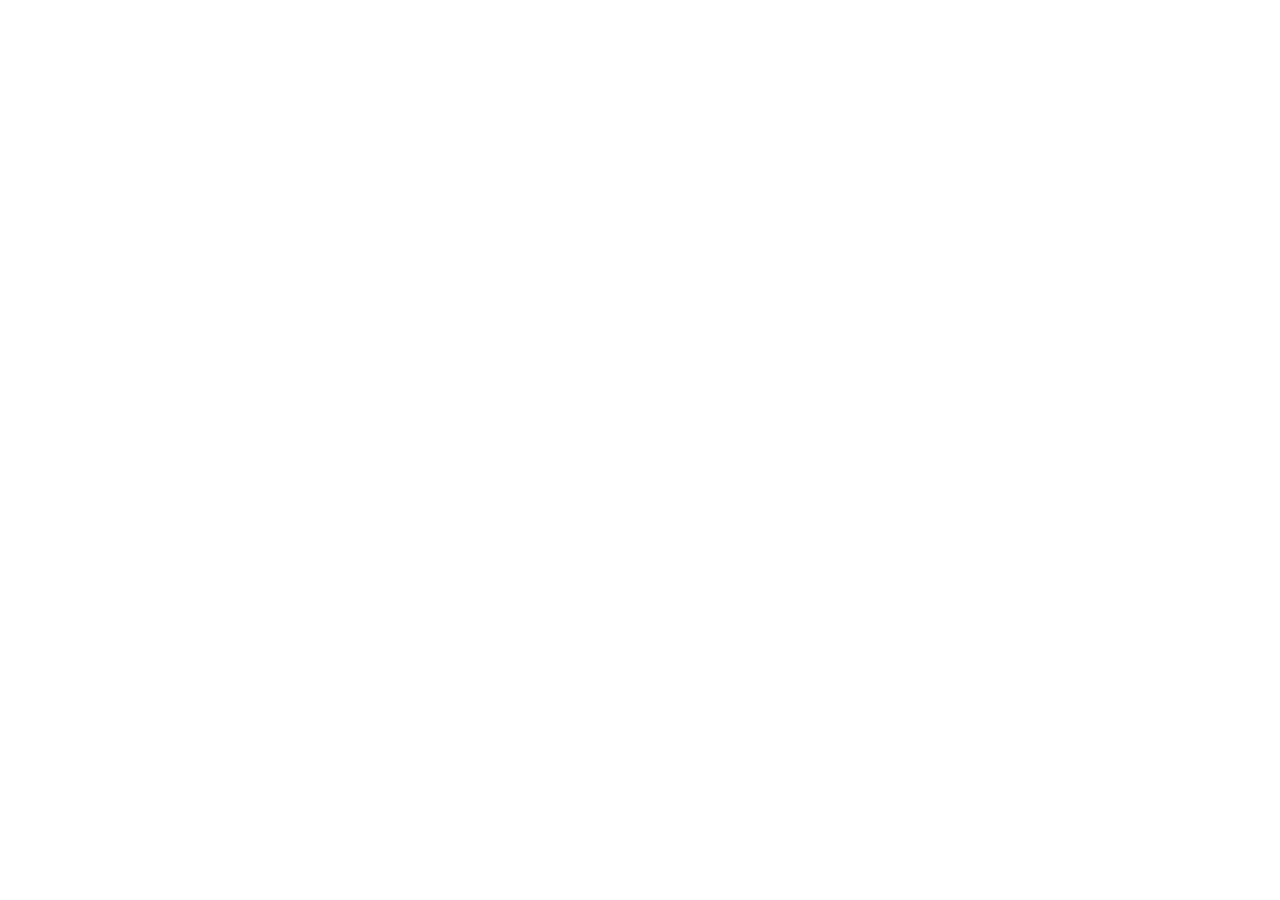
==== index.html @ 1ceddc7e "created html file,css file and javascript file." ====
<!DOCTYPE html>
<html lang="en">
<head>
    <meta charset="UTF-8">
    <meta name="viewport" content="width=device-width, initial-scale=1.0">
    <title>ATM CONSOLE</title>
</head>
<body>
    
</body>
</html>
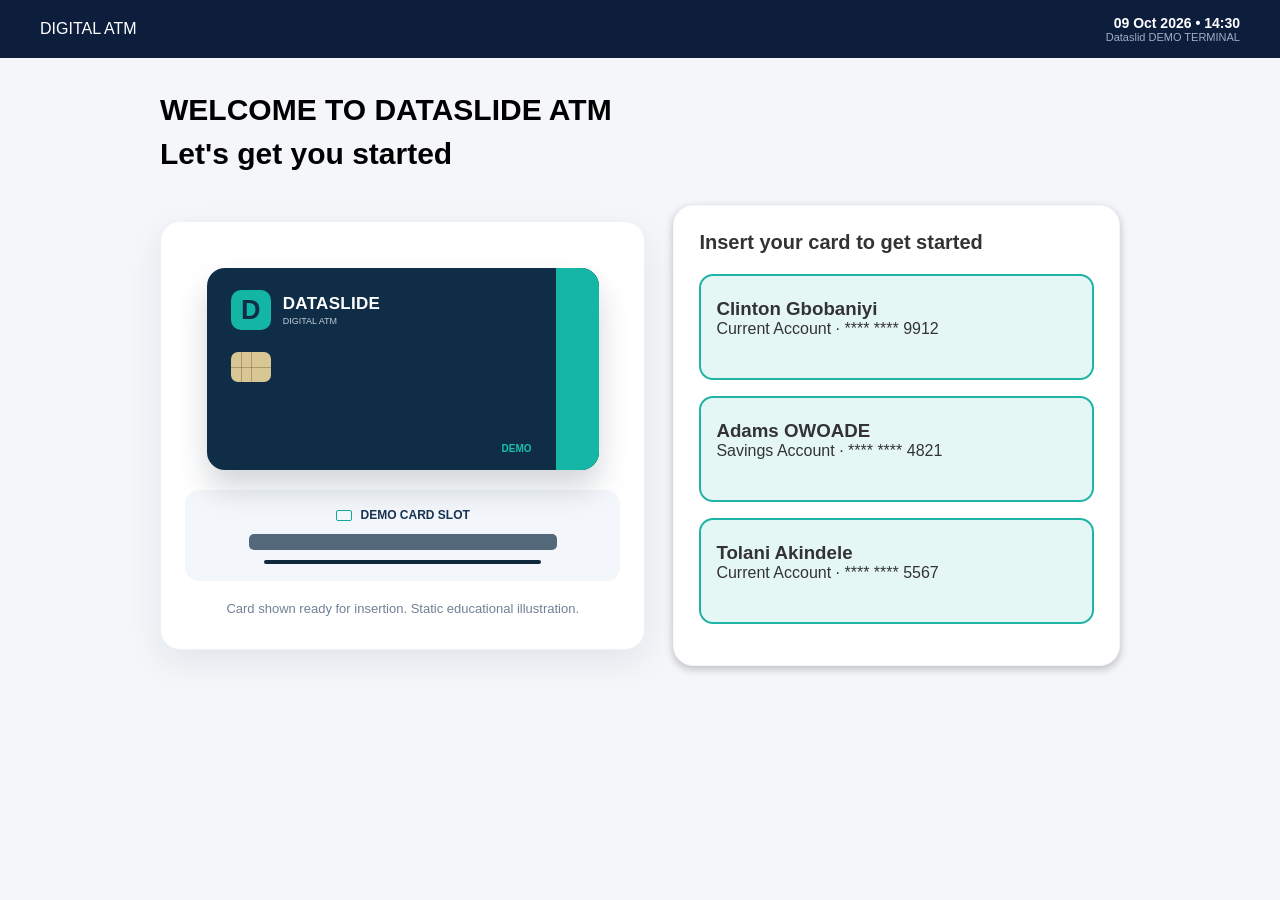
==== commit 1880dd6d: "feat: add initial HTML structure for ATM console interface" ====
--- a/index.html
+++ b/index.html
@@ -4,8 +4,65 @@
     <meta charset="UTF-8">
     <meta name="viewport" content="width=device-width, initial-scale=1.0">
     <title>ATM CONSOLE</title>
+    <link rel="stylesheet" href="./style.css">   
 </head>
 <body>
-    
+    <header class="top-navbar">
+        <div class="logo-area">
+                <p>DIGITAL ATM</p>
+            </div>
+        </div>
+        <div class="terminal-info">
+            <p class="date-time">09 Oct 2026 • 14:30</p>
+            <p class="terminal-name">Dataslid DEMO TERMINAL</p>
+        </div>
+    </header>
+
+    <div class="texts">
+        <h1>WELCOME TO DATASLIDE ATM</h1>
+        <h1>Let's get you started</h1>
+    </div>
+    <main class="parent">
+         <aside class="atm-illustration" aria-label="Illustration of a demo bank card ready for insertion">
+            <div class="demo-card">
+                <div class="demo-card__stripe"></div>
+                <div class="demo-card__content">
+                    <div class="demo-card__brand">
+                        <span class="demo-card__logo" aria-hidden="true">D</span>
+                        <span>
+                            <strong>DATASLIDE</strong>
+                            <small>DIGITAL ATM</small>
+                        </span>
+                    </div>
+                    <div class="demo-card__chip" aria-hidden="true"><span></span></div>
+                    <p class="demo-card__number"></p>
+                    <div class="demo-card__footer">
+                        <span></span>
+                        <strong>DEMO</strong>
+                    </div>
+                </div>
+            </div>
+            <div class="card-slot">
+                <p><span class="card-slot__icon" aria-hidden="true"></span> DEMO CARD SLOT</p>
+                <div class="card-slot__opening" aria-hidden="true"></div>
+                <div class="card-slot__underline" aria-hidden="true"></div>
+            </div>
+            <p class="atm-illustration__caption">Card shown ready for insertion. Static educational illustration.</p>
+        </aside>
+        <section class="account">
+            <p>Insert your card to get started</p>
+        
+            <div id="atmUsersContainer">
+
+            </div>
+            
+        </section>
+
+    </main>
+
+
+    <script src="./atm-users.js"></script>
+    <script src="./atm.js"></script>
+   
 </body>
 </html>
--- a/style.css
+++ b/style.css
@@ -0,0 +1,544 @@
+
+*{
+    padding: 0;
+    margin: 0;
+    box-sizing: border-box;
+}
+:root{
+    --light_blue-grey: #F3F6FC;
+    --white: #FFFFFF;
+    --pale_teal: #E5F7F5;
+    --teal: #20B4A6;
+    --royal_blue:   #214ED8;
+    --black: black;
+}
+
+body {
+    min-height: 100vh;
+    width: 100%;
+    background-color: var(--light_blue-grey);
+    display: flex;
+    flex-direction: column;
+    font-family: 'Gill Sans', 'Gill Sans MT', Calibri, 'Trebuchet MS', sans-serif;
+}
+
+.texts {
+    width: 90%;
+    max-width: 960px;
+    margin: 35px auto 24px;
+}
+
+.texts h1 {
+    color: var(--black);
+    font-size: 30px;
+    margin-bottom: 10px;
+}
+
+.parent {
+    width: 90%;
+    max-width: 960px;
+    margin: 0 auto;
+    display: grid;
+    grid-template-columns: minmax(0, 1fr) minmax(320px, 0.92fr);
+    align-items: center;
+    gap: 28px;
+}
+
+.account {
+    height: auto;
+    width: 100%;
+    background-color: var(--white);
+    border: 1px solid var(--light_blue-grey);
+    border-radius: 20px;
+    box-shadow: rgba(0, 0, 0, 0.24) 0px 3px 8px;
+    padding: 25px;
+}
+
+.atm-illustration {
+    min-width: 0;
+    padding: 38px 24px 30px;
+    overflow: hidden;
+    border: 1px solid #edf1f6;
+    border-radius: 20px;
+    background: var(--white);
+    box-shadow: 0 12px 34px rgba(15, 41, 66, 0.08);
+}
+
+.demo-card {
+    position: relative;
+    width: 90%;
+    height: 202px;
+    margin: 8px auto 20px;
+    overflow: hidden;
+    border-radius: 18px;
+    background: #102d47;
+    box-shadow: 0 18px 30px rgba(12, 31, 48, 0.18);
+    color: var(--white);
+}
+
+.demo-card__stripe {
+    position: absolute;
+    inset: 0 0 0 auto;
+    width: 11%;
+    background: #16b6a6;
+}
+
+.demo-card__content {
+    position: relative;
+    z-index: 1;
+    display: flex;
+    height: 100%;
+    width: 89%;
+    flex-direction: column;
+    padding: 22px 24px 16px;
+}
+
+.demo-card__brand {
+    display: flex;
+    align-items: center;
+    gap: 12px;
+}
+
+.demo-card__logo {
+    display: grid;
+    width: 40px;
+    height: 40px;
+    place-items: center;
+    border-radius: 10px;
+    background: #13b5a5;
+    color: #102d47;
+    font-size: 27px;
+    font-weight: 800;
+}
+
+.demo-card__brand strong,
+.demo-card__brand small {
+    display: block;
+}
+
+.demo-card__brand strong {
+    font-size: 17px;
+    letter-spacing: 0.3px;
+}
+
+.demo-card__brand small {
+    margin-top: 2px;
+    color: #c0cfdb;
+    font-size: 9px;
+}
+
+.demo-card__chip {
+    position: relative;
+    width: 40px;
+    height: 30px;
+    margin-top: 22px;
+    overflow: hidden;
+    border-radius: 7px;
+    background: #d9c695;
+}
+
+.demo-card__chip::before,
+.demo-card__chip::after,
+.demo-card__chip span::before {
+    position: absolute;
+    content: "";
+    background: rgba(99, 79, 42, 0.38);
+}
+
+.demo-card__chip::before {
+    top: 0;
+    bottom: 0;
+    left: 50%;
+    width: 1px;
+}
+
+.demo-card__chip::after {
+    top: 50%;
+    right: 0;
+    left: 0;
+    height: 1px;
+}
+
+.demo-card__chip span::before {
+    top: 0;
+    bottom: 0;
+    left: 25%;
+    width: 1px;
+}
+
+.demo-card__number {
+    margin-top: 16px;
+    font-size: 19px;
+    font-weight: 600;
+    letter-spacing: 1px;
+}
+
+.demo-card__footer {
+    display: flex;
+    align-items: center;
+    justify-content: space-between;
+    margin-top: auto;
+    color: #bccbd7;
+    font-size: 10px;
+}
+
+.demo-card__footer strong {
+    color: #17c0ae;
+    font-size: 10px;
+}
+
+.card-slot {
+    padding: 18px 20px 17px;
+    border-radius: 14px;
+    background: #f3f6fa;
+}
+
+.card-slot p {
+    display: flex;
+    align-items: center;
+    justify-content: center;
+    gap: 9px;
+    margin-bottom: 12px;
+    color: #183452;
+    font-size: 12px;
+    font-weight: 700;
+}
+
+.card-slot__icon {
+    width: 16px;
+    height: 11px;
+    border: 1px solid #12a99e;
+    border-radius: 2px;
+}
+
+.card-slot__opening {
+    width: 78%;
+    height: 16px;
+    margin: 0 auto 10px;
+    border-radius: 5px;
+    background: #536879;
+}
+
+.card-slot__underline {
+    width: 70%;
+    height: 4px;
+    margin: 0 auto;
+    border-radius: 5px;
+    background: #10283c;
+}
+
+.atm-illustration__caption {
+    max-width: 360px;
+    margin: 18px auto 0;
+    color: #718096;
+    font-size: 13px;
+    line-height: 1.5;
+    text-align: center;
+}
+.link,
+.link h2,
+.link p {
+    text-decoration: none;
+    color: inherit;
+}
+.account > p {
+    font-size: 20px;
+    font-weight: bold;
+    margin-bottom: 20px;
+}
+
+.d_account {
+    width: 100%;
+    background-color: var(--pale_teal);
+    border: 2px solid var(--teal);
+    border-radius: 14px;
+    padding: 22px 15px;
+    margin-bottom: 16px;
+    transition: transform 0.3s ease;
+    cursor: pointer;
+}
+
+.d_account:hover{
+    transform: scale(2) ;
+    color: var(--teal);
+}
+
+.d_account h2 {
+    font-size: 22px;
+    margin-bottom: 12px;
+}
+
+.d_account p {
+    font-size: 16px;
+    margin-bottom: 18px;
+}
+
+/* .account button {
+    width: 20%;
+    padding: 14px;
+    background-color: var(--royal_blue);
+    color: var(--white);
+    border: none;
+    border-radius: 10px;
+    font-size: 16px;
+    font-weight: bold;
+    text-transform: capitalize;
+    cursor: pointer;
+    transition: 0.3s ease;
+} */
+
+.d_account button:hover {
+    background-color: var(--teal);
+}
+
+.d_account:hover {
+    transform: translateY(-2px);
+}
+
+@media (max-width: 600px) {
+    .texts {
+        margin-top: 25px;
+    }
+
+    .texts h1 {
+        font-size: 25px;
+    }
+
+    .account {
+        padding: 18px 14px;
+    }
+
+    .account > p {
+        font-size: 18px;
+    }
+
+    .d_account {
+        padding: 18px 14px;
+    }
+
+    .d_account h2 {
+        font-size: 20px;
+    }
+
+    .parent {
+        grid-template-columns: 1fr;
+        gap: 20px;
+        padding-bottom: 30px;
+    }
+
+    .atm-illustration {
+        padding: 30px 18px 24px;
+    }
+
+    .demo-card {
+        width: 94%;
+        height: 190px;
+    }
+}
+
+@media (min-width: 601px) and (max-width: 800px) {
+    .parent {
+        grid-template-columns: minmax(0, 1fr) minmax(260px, 0.9fr);
+        gap: 18px;
+    }
+
+    .demo-card {
+        height: 180px;
+    }
+
+    .demo-card__content {
+        padding: 18px 16px 14px;
+    }
+}
+
+body {
+    background-color: #f4f6f9;
+    color: #333;
+}
+
+
+.top-navbar {
+    background-color: #0d1e3d;
+    color: #ffffff;
+    display: flex;
+    justify-content: space-between;
+    align-items: center;
+    padding: 15px 40px;
+}
+
+.logo-area {
+    display: flex;
+    align-items: center;
+    gap: 12px;
+}
+
+.logo-icon {
+    font-size: 24px;
+    color: #00a896;
+}
+
+.logo-text h1 {
+    font-size: 18px;
+    letter-spacing: 1px;
+}
+
+.logo-text p {
+    font-size: 10px;
+    color: #a0aec0;
+}
+
+.terminal-info {
+    text-align: right;
+}
+
+.date-time {
+    font-size: 14px;
+    font-weight: bold;
+}
+
+.terminal-name {
+    font-size: 11px;
+    color: #a0aec0;
+}
+
+.dashboard-container {
+    max-width: 1200px;
+    margin: 30px auto;
+    padding: 0 20px;
+}
+
+
+.greeting-section {
+    display: flex;
+    justify-content: space-between;
+    align-items: center;
+    margin-bottom: 25px;
+}
+
+.time-greeting {
+    color: #323841;
+    font-size: 30px;
+}
+
+.username {
+    font-size: 28px;
+    color: #0f2942;
+    font-weight: 700;
+}
+
+.header-actions {
+    display: flex;
+    align-items: center;
+    gap: 20px;
+}
+
+.notification-status {
+    color: #718096;
+    font-size: 14px;
+}
+
+.exit-btn {
+    background: #ffffff;
+    border: 1px solid #e2e8f0;
+    padding: 8px 16px;
+    border-radius: 6px;
+    cursor: pointer;
+    font-weight: 600;
+}
+
+
+.balance-card {
+    background-color: #0a2240;
+    color: #ffffff;
+    border-radius: 12px;
+    padding: 30px;
+    margin-bottom: 30px;
+    box-shadow: 0 4px 6px rgba(0, 0, 0, 0.05);
+}
+
+.balance-link {
+    display: block;
+    color: inherit;
+    text-decoration: none;
+}
+
+.card-top, .card-bottom {
+    display: flex;
+    justify-content: space-between;
+    align-items: center;
+}
+
+.balance-label {
+    color: #a0aec0;
+    font-size: 14px;
+}
+
+.balance-amount {
+    font-size: 42px;
+    font-weight: bold;
+    margin: 15px 0;
+}
+
+.account-type, .card-number {
+    color: #cbd5e0;
+    font-size: 14px;
+}
+
+
+.action-grid {
+    display: grid;
+    grid-template-columns: repeat(3, 1fr);
+    gap: 20px;
+    margin-bottom: 40px;
+}
+
+.action-grid > .grid-link {
+    display: block;
+    color: inherit;
+    font-size: inherit;
+    text-decoration: none;
+}
+
+.grid-item {
+    background: #ffffff;
+    border: 1px solid #edf2f7;
+    border-radius: 8px;
+    padding: 25px;
+    cursor: pointer;
+    transition: transform 0.2s, box-shadow 0.2s;
+}
+
+.grid-item:hover {
+    transform: translateY(-2px);
+    box-shadow: 0 4px 12px rgba(0,0,0,0.05);
+}
+
+.grid-item .icon {
+    font-size: 24px;
+    margin-bottom: 15px;
+    color: #4a5568;
+}
+
+.grid-item h3  {
+    font-size: 18px;
+    color: #2d3748;
+    margin-bottom: 5px;
+}
+.grid-item a{
+    text-decoration: none;
+    color: #2d3748;
+    font-size: 18px;
+    font-weight: bold;
+}
+
+.grid-item p {
+    font-size: 13px;
+    color: #718096;
+}
+
+main a{
+    text-decoration: none;
+    color: #2d3748;
+    font-size: 18px;
+    font-weight: bold;
+}
